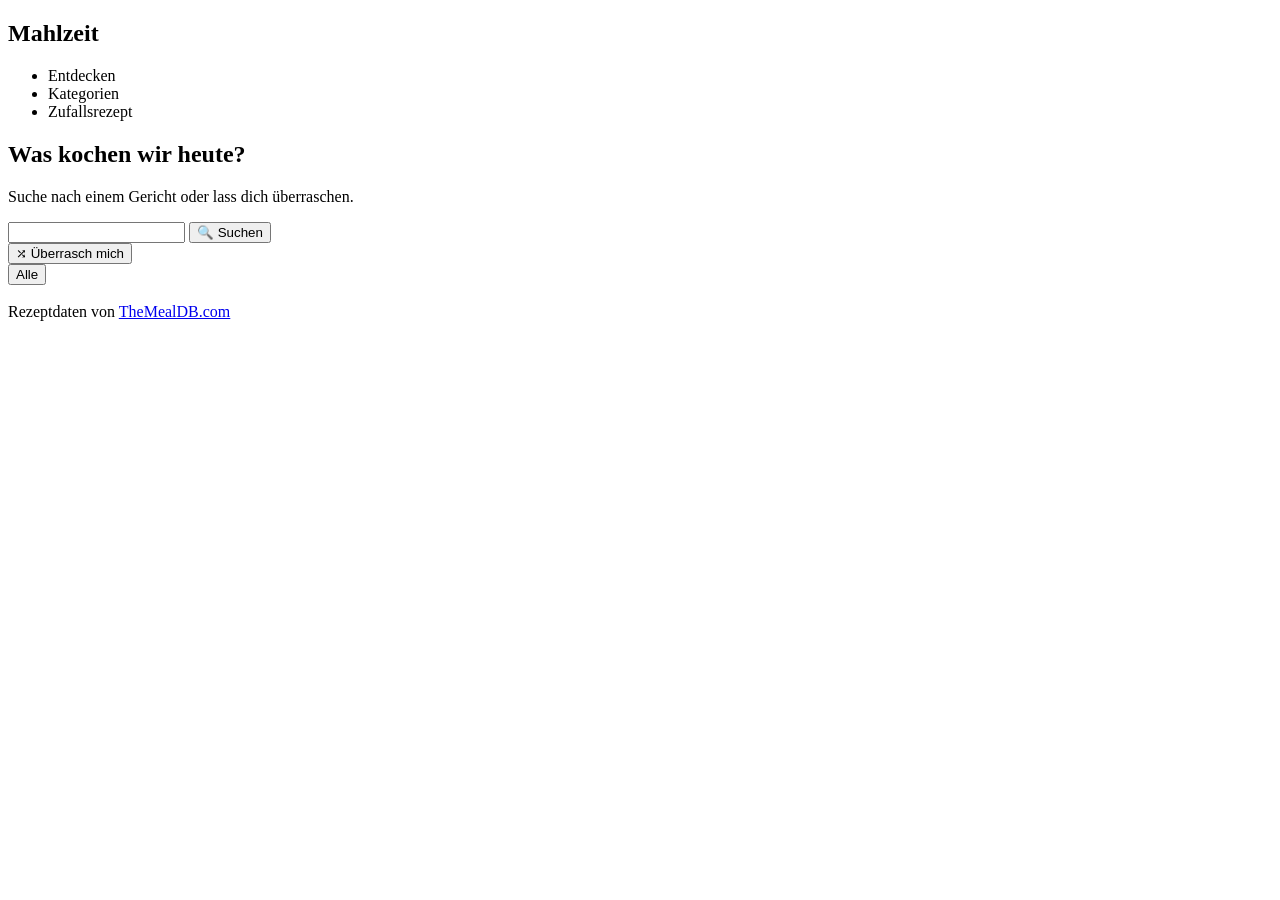
==== index.html @ 5baebc5f "Add index and docs" ====
<!doctype html>
<html lang="en">
    <head>
        <meta charset="UTF-8" />
        <meta name="viewport" content="width=device-width, initial-scale=1.0" />
        <title>Mahlzeit</title>
        <link rel="stylesheet" href="assets/css/style.css" />
        <script src="assets/js/main.js" defer></script>
    </head>
    <body>
        <header>
            <nav class="top-nav-nav">
                <h1 class="top-nav-logo">Mahlzeit</h1>
                <ul class="top-nav-ul">
                    <li class="top-nav-li">Entdecken</li>
                    <li class="top-nav-li">Kategorien</li>
                    <li class="top-nav-li">Zufallsrezept</li>
                </ul>
            </nav>
        </header>

        <main class="homepage-main">
            <section class="intro-section">
                <h2 class="main-title">Was kochen wir heute?</h2>
                <p class="small-text">
                    Suche nach einem Gericht oder lass dich überraschen.
                </p>
            </section>
            <section class="search-section">
                <form action="" class="search-form">
                    <input type="search" class="search-input" />
                    <button class="search-btn" id="search-btn">
                        🔍 Suchen
                    </button>
                </form>
                <button class="surprise-btn" id="surprise-btn">
                    ⤮ Überrasch mich
                </button>
            </section>
            <section class="categories-section">
                <button class="category-btn" id="category-type">Alle</button>
            </section>
            <section class="recipes-section">
                <div class="recipes-card" id="recipes-card">
                    <div class="recipe-card-pic" id="recipe-card-pic"></div>
                    <div class="recipe-card-content" id="recipe-card-content">
                        <div
                            class="recipe-card-categories"
                            id="recipe-card-categories"
                        >
                            <span
                                class="recipe-card-category"
                                id="recipe-card-category"
                            ></span>
                        </div>
                        <h3
                            class="recipe-card-title"
                            id="recipe-card-title"
                        ></h3>
                        <a
                            href="#"
                            class="recipe-card-link"
                            id="recipe-card-link"
                        ></a>
                    </div>
                </div>
            </section>
        </main>
        <footer>
            <p class="footer-content">
                Rezeptdaten von
                <a href="https://themealdb.com" class="footer-link"
                    >TheMealDB.com</a
                >
            </p>
        </footer>
    </body>
</html>
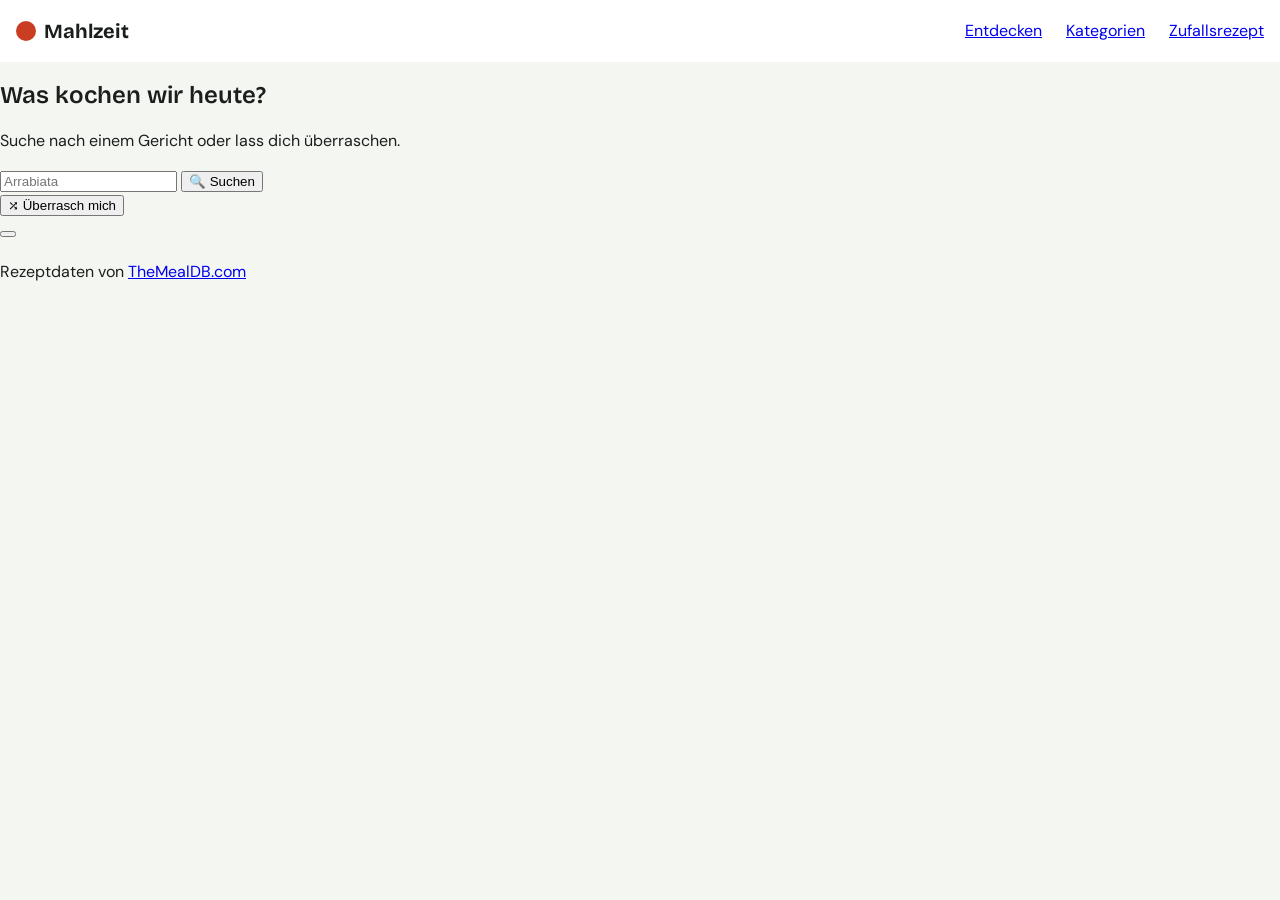
==== commit fc301b7d: "Update html and add some styles and fonts" ====
--- a/index.html
+++ b/index.html
@@ -1,5 +1,5 @@
 <!doctype html>
-<html lang="en">
+<html lang="de">
     <head>
         <meta charset="UTF-8" />
         <meta name="viewport" content="width=device-width, initial-scale=1.0" />
@@ -10,60 +10,60 @@
     <body>
         <header>
             <nav class="top-nav-nav">
-                <h1 class="top-nav-logo">Mahlzeit</h1>
+                <a href="index.html" class="top-nav-logo">Mahlzeit</a>
                 <ul class="top-nav-ul">
-                    <li class="top-nav-li">Entdecken</li>
-                    <li class="top-nav-li">Kategorien</li>
-                    <li class="top-nav-li">Zufallsrezept</li>
+                    <li class="top-nav-li">
+                        <a href="#" class="top-nav-a">Entdecken</a>
+                    </li>
+                    <li class="top-nav-li">
+                        <a href="#" class="top-nav-a">Kategorien</a>
+                    </li>
+                    <li class="top-nav-li">
+                        <a href="#" class="top-nav-a">Zufallsrezept</a>
+                    </li>
                 </ul>
             </nav>
         </header>
 
         <main class="homepage-main">
             <section class="intro-section">
-                <h2 class="main-title">Was kochen wir heute?</h2>
+                <h1 class="main-title">Was kochen wir heute?</h1>
                 <p class="small-text">
                     Suche nach einem Gericht oder lass dich überraschen.
                 </p>
             </section>
             <section class="search-section">
                 <form action="" class="search-form">
-                    <input type="search" class="search-input" />
+                    <input
+                        type="search"
+                        class="search-input"
+                        placeholder="Arrabiata"
+                        aria-label="Gericht suchen"
+                    />
                     <button class="search-btn" id="search-btn">
                         🔍 Suchen
                     </button>
                 </form>
-                <button class="surprise-btn" id="surprise-btn">
+                <button class="surprise-btn" id="surprise-btn" type="button">
                     ⤮ Überrasch mich
                 </button>
             </section>
             <section class="categories-section">
-                <button class="category-btn" id="category-type">Alle</button>
+                <button class="category-btn"></button>
             </section>
             <section class="recipes-section">
-                <div class="recipes-card" id="recipes-card">
-                    <div class="recipe-card-pic" id="recipe-card-pic"></div>
-                    <div class="recipe-card-content" id="recipe-card-content">
-                        <div
-                            class="recipe-card-categories"
-                            id="recipe-card-categories"
-                        >
-                            <span
-                                class="recipe-card-category"
-                                id="recipe-card-category"
-                            ></span>
+                <article class="recipes-card">
+                    <div class="recipe-card-img-div">
+                        <img alt="" class="recipe-card-img" />
+                    </div>
+                    <div class="recipe-card-content">
+                        <div class="recipe-card-categories">
+                            <span class="recipe-card-category"></span>
                         </div>
-                        <h3
-                            class="recipe-card-title"
-                            id="recipe-card-title"
-                        ></h3>
-                        <a
-                            href="#"
-                            class="recipe-card-link"
-                            id="recipe-card-link"
-                        ></a>
+                        <h3 class="recipe-card-title"></h3>
+                        <a href="#" class="recipe-card-link"></a>
                     </div>
-                </div>
+                </article>
             </section>
         </main>
         <footer>
--- a/assets/css/style.css
+++ b/assets/css/style.css
@@ -0,0 +1,95 @@
+@font-face {
+    font-family: "DM Sans";
+    src: url("../fonts/dm-sans-v17-latin-700.woff2") format("woff2");
+    font-weight: 700;
+    font-display: swap;
+}
+@font-face {
+    font-family: "DM Sans";
+    src: url("../fonts/dm-sans-v17-latin-regular.woff2") format("woff2");
+    font-weight: 400;
+    font-display: swap;
+}
+@font-face {
+    font-family: "Bricolage Grotesque";
+    src: url("../fonts/bricolage-grotesque-v9-latin-600.woff2") format("woff2");
+    font-weight: 600;
+    font-display: swap;
+}
+@font-face {
+    font-family: "Bricolage Grotesque";
+    src: url("../fonts/bricolage-grotesque-v9-latin-700.woff2") format("woff2");
+    font-weight: 700;
+    font-display: swap;
+}
+
+:root {
+    --red: #c93e22;
+    --green: #1f4a3a;
+    --bg: #f4f6f2;
+    --card: #fff;
+    --text: #1a1f1c;
+}
+
+*,
+*::before,
+*::after {
+    box-sizing: border-box;
+}
+
+body {
+    margin: 0;
+    background: var(--bg);
+    color: var(--text);
+    font-family: "DM Sans", sans-serif;
+    line-height: 1.5;
+}
+
+h1,
+h2,
+h3 {
+    font-family: "Bricolage Grotesque", sans-serif;
+    font-weight: 600;
+    line-height: 1.15;
+}
+
+img {
+    max-width: 100%;
+    display: block;
+}
+
+.top-nav-nav {
+    display: flex;
+    justify-content: space-between;
+    align-items: center;
+    padding: 1rem;
+    background: var(--card);
+}
+
+.top-nav-ul {
+    display: flex;
+    gap: 1.5rem;
+    list-style: none;
+    margin: 0;
+    padding: 0;
+}
+
+.top-nav-logo {
+    display: flex;
+    align-items: center;
+    gap: 0.5rem;
+    font-family: "Bricolage Grotesque", sans-serif;
+    font-weight: 700;
+    font-size: 1.25rem;
+    color: var(--text);
+    text-decoration: none;
+}
+
+.top-nav-logo::before {
+    content: "";
+    width: 1.25rem;
+    height: 1.25rem;
+    border-radius: 50%;
+    background: var(--red);
+}
+
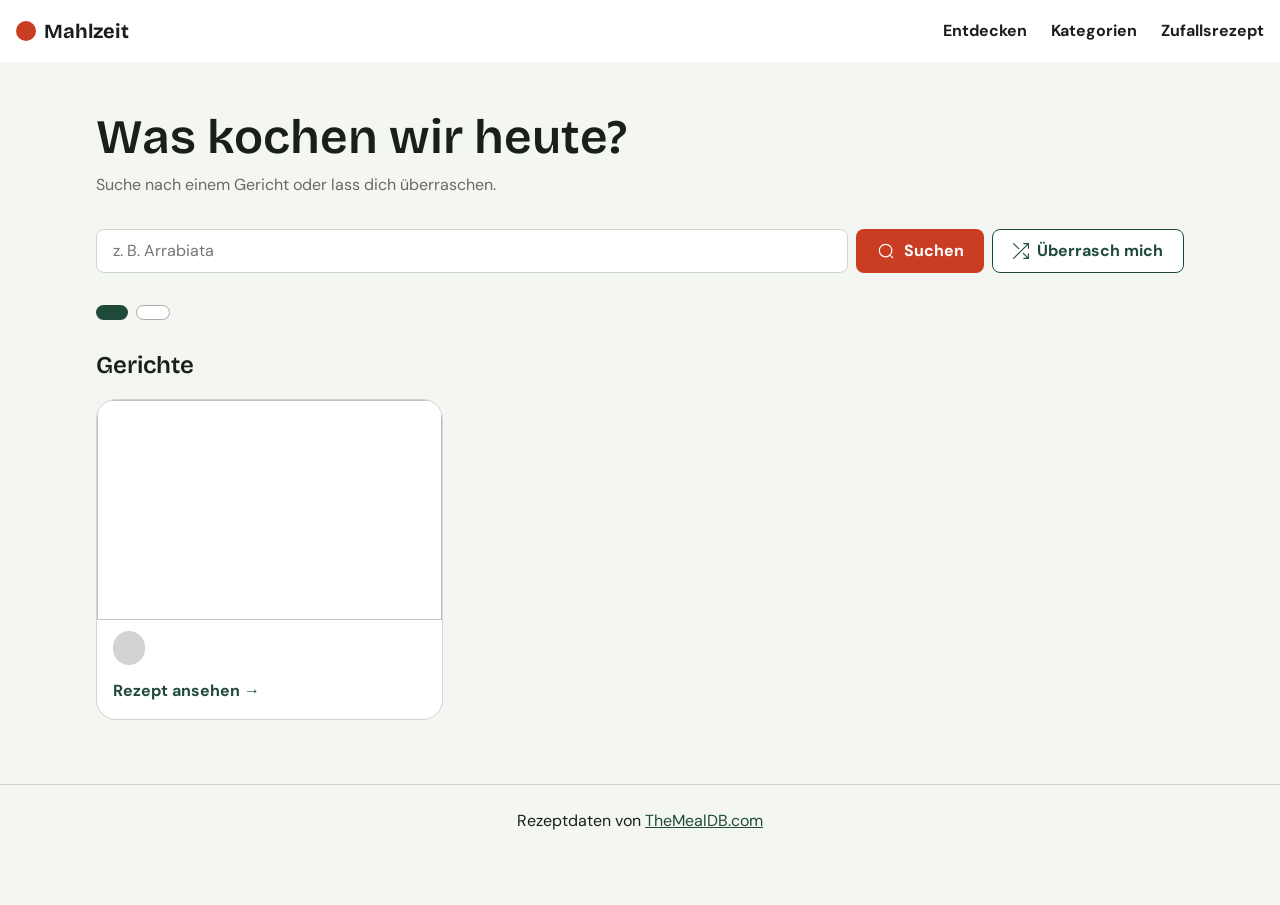
==== commit 0793548e: "Update html and add css" ====
--- a/index.html
+++ b/index.html
@@ -37,20 +37,49 @@
                     <input
                         type="search"
                         class="search-input"
-                        placeholder="Arrabiata"
+                        placeholder="z. B. Arrabiata"
                         aria-label="Gericht suchen"
                     />
                     <button class="search-btn" id="search-btn">
-                        🔍 Suchen
+                        <svg
+                            class="search-icon"
+                            viewBox="0 0 24 24"
+                            xmlns="http://www.w3.org/2000/svg"
+                        >
+                            <path
+                                fill="none"
+                                stroke="currentColor"
+                                stroke-linecap="round"
+                                stroke-linejoin="round"
+                                stroke-width="1.5"
+                                d="M19 11.5a7.5 7.5 0 1 1-15 0a7.5 7.5 0 0 1 15 0m-2.107 5.42l3.08 3.08"
+                            />
+                        </svg>
+                        Suchen
                     </button>
                 </form>
                 <button class="surprise-btn" id="surprise-btn" type="button">
-                    ⤮ Überrasch mich
+                    <svg
+                        class="surprise-icon"
+                        viewBox="0 0 14 14"
+                        xmlns="http://www.w3.org/2000/svg"
+                    >
+                        <path
+                            fill="none"
+                            stroke="currentColor"
+                            stroke-linecap="round"
+                            stroke-linejoin="round"
+                            d="m.5 13.5l13-13m-4 0h4v4M9 9l4.5 4.5m-4 0h4v-4M5 5L.5.5"
+                        />
+                    </svg>
+                    Überrasch mich
                 </button>
             </section>
             <section class="categories-section">
                 <button class="category-btn"></button>
+                <button class="category-btn category-btn-inactive"></button>
             </section>
+            <h2>Gerichte</h2>
             <section class="recipes-section">
                 <article class="recipes-card">
                     <div class="recipe-card-img-div">
@@ -61,7 +90,7 @@
                             <span class="recipe-card-category"></span>
                         </div>
                         <h3 class="recipe-card-title"></h3>
-                        <a href="#" class="recipe-card-link"></a>
+                        <a href="" class="recipe-card-link">Rezept ansehen →</a>
                     </div>
                 </article>
             </section>
@@ -69,7 +98,10 @@
         <footer>
             <p class="footer-content">
                 Rezeptdaten von
-                <a href="https://themealdb.com" class="footer-link"
+                <a
+                    href="https://themealdb.com"
+                    target="_blank"
+                    class="footer-link"
                     >TheMealDB.com</a
                 >
             </p>
--- a/assets/css/style.css
+++ b/assets/css/style.css
@@ -93,3 +93,201 @@
     background: var(--red);
 }
 
+.top-nav-a {
+    color: var(--text);
+    text-decoration: none;
+    font-weight: 700;
+}
+
+.top-nav-a:hover {
+    text-decoration: underline;
+}
+
+.homepage-main {
+    max-width: 70rem;
+    margin: 0 auto;
+    padding: 1rem;
+}
+
+.intro-section {
+    padding: 2rem 0;
+}
+
+.main-title {
+    font-size: 3rem;
+    margin: 0 0 0.5rem;
+}
+
+.small-text {
+    margin: 0;
+    color: dimgray;
+}
+
+.search-section {
+    display: flex;
+    gap: 0.5rem;
+    flex-direction: column;
+}
+
+.search-form {
+    display: flex;
+    flex-direction: column;
+    gap: 0.5rem;
+    min-width: 0;
+}
+
+.search-input {
+    flex: 1;
+    min-height: 44px;
+    min-width: 0;
+    padding: 0 1rem;
+    border: 1px solid #cfd6d0;
+    border-radius: 8px;
+    color: var(--text);
+    font: inherit;
+}
+
+.search-btn,
+.surprise-btn {
+    display: inline-flex;
+    align-items: center;
+    justify-content: center;
+    gap: 0.5rem;
+    min-height: 44px;
+    padding: 0 1.25rem;
+    border: none;
+    border-radius: 8px;
+    color: #fff;
+    font: inherit;
+    font-weight: 700;
+    cursor: pointer;
+}
+
+.search-btn {
+    background: var(--red);
+}
+
+.search-icon {
+    width: 20px;
+    height: 20px;
+    flex-shrink: 0;
+}
+
+.surprise-icon {
+    width: 16px;
+    height: 16px;
+    flex-shrink: 0;
+}
+
+.surprise-btn {
+    background: var(--card);
+    color: var(--green);
+    border: 1px solid var(--green);
+}
+
+.categories-section {
+    display: flex;
+    gap: 0.5rem;
+    margin: 2rem 0;
+    flex-wrap: wrap;
+}
+
+.category-btn {
+    background: var(--green);
+    color: var(--card);
+    border: none;
+    padding: 0.4rem 1rem;
+    border-radius: 20px;
+    font: inherit;
+    cursor: pointer;
+}
+
+.category-btn-inactive {
+    background: var(--card);
+    color: var(--text);
+    border: 1px solid darkgray;
+}
+
+.recipes-card {
+    display: flex;
+    flex-direction: column;
+    background: var(--card);
+    font: inherit;
+    color: var(--text);
+    border-radius: 20px;
+    overflow: clip;
+    border: 1px solid lightgray;
+}
+
+.recipe-card-img {
+    width: 100%;
+    height: 220px;
+    object-fit: cover;
+}
+
+.recipe-card-content {
+    padding: 1rem;
+}
+
+.recipe-card-link {
+    color: var(--green);
+    text-decoration: none;
+    font-weight: 700;
+}
+
+.recipe-card-link:hover {
+    text-decoration: underline;
+}
+
+.recipe-card-category {
+    background: lightgray;
+    color: var(--text);
+    border: none;
+    padding: 0.4rem 1rem;
+    border-radius: 20px;
+    font: inherit;
+    margin: 0 0.6rem 0 0;
+}
+
+.recipes-section {
+    display: grid;
+    grid-template-columns: 1fr;
+    gap: 1.5rem;
+}
+
+@media (min-width: 600px) {
+    .recipes-section {
+        grid-template-columns: repeat(2, 1fr);
+    }
+}
+
+@media (min-width: 700px) {
+    .search-section {
+        flex-direction: row;
+    }
+    .search-form {
+        flex-direction: row;
+        flex: 1;
+    }
+    .search-input {
+        flex: 1;
+    }
+}
+
+@media (min-width: 900px) {
+    .recipes-section {
+        grid-template-columns: repeat(3, 1fr);
+    }
+}
+
+footer {
+    text-align: center;
+    border-top: 1px solid lightgray;
+    margin: 3rem 0;
+    font: inherit;
+    padding: 0.5rem 0;
+}
+
+.footer-link {
+    color: var(--green);
+}
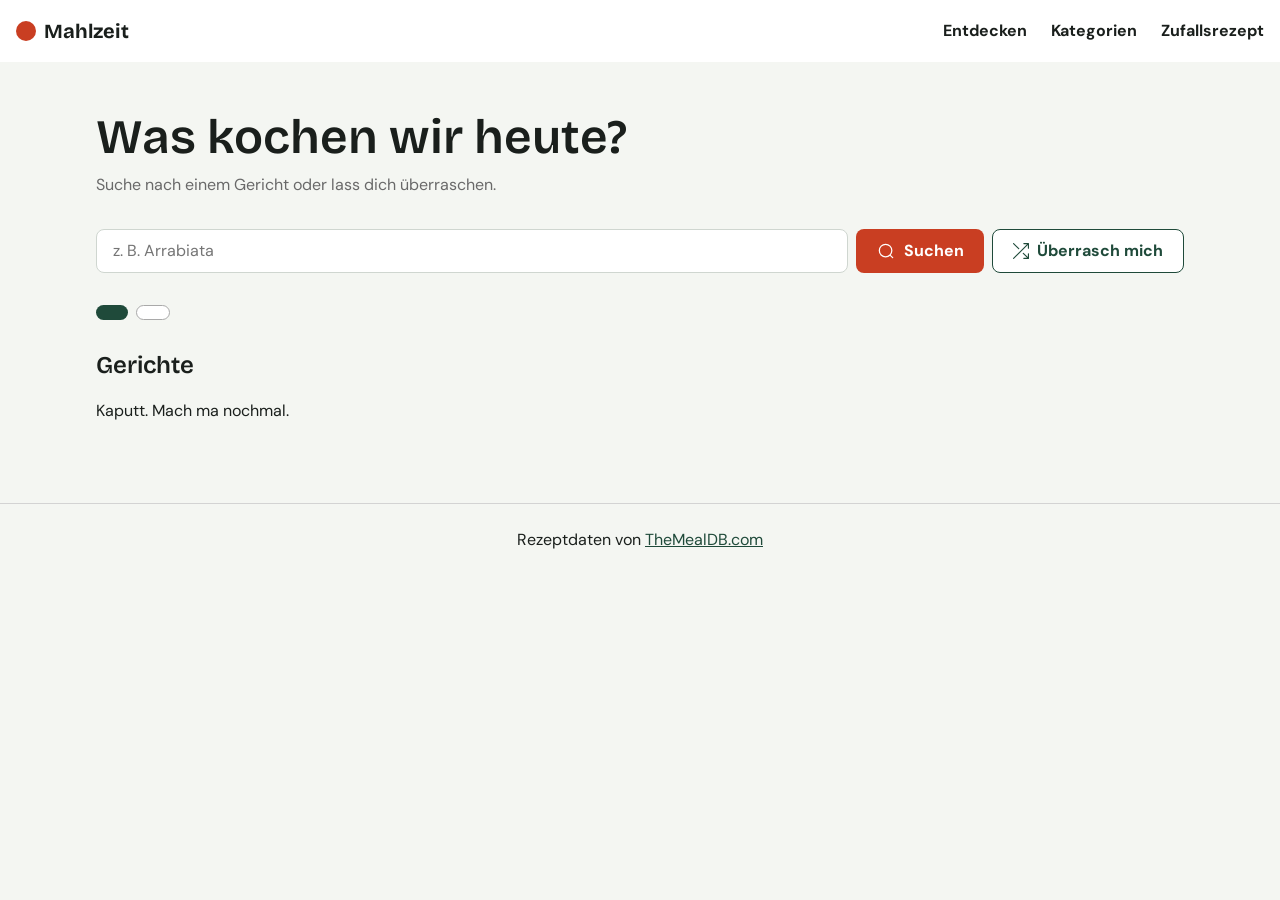
==== commit 76d8843c: "Add search function and error handling" ====
--- a/index.html
+++ b/index.html
@@ -5,6 +5,7 @@
         <meta name="viewport" content="width=device-width, initial-scale=1.0" />
         <title>Mahlzeit</title>
         <link rel="stylesheet" href="assets/css/style.css" />
+        <script src="assets/js/api.js" defer></script>
         <script src="assets/js/main.js" defer></script>
     </head>
     <body>
@@ -33,12 +34,13 @@
                 </p>
             </section>
             <section class="search-section">
-                <form action="" class="search-form">
+                <form action="" class="search-form" id="search-form">
                     <input
                         type="search"
                         class="search-input"
                         placeholder="z. B. Arrabiata"
                         aria-label="Gericht suchen"
+                        id="search-input"
                     />
                     <button class="search-btn" id="search-btn">
                         <svg
@@ -80,20 +82,8 @@
                 <button class="category-btn category-btn-inactive"></button>
             </section>
             <h2>Gerichte</h2>
-            <section class="recipes-section">
-                <article class="recipes-card">
-                    <div class="recipe-card-img-div">
-                        <img alt="" class="recipe-card-img" />
-                    </div>
-                    <div class="recipe-card-content">
-                        <div class="recipe-card-categories">
-                            <span class="recipe-card-category"></span>
-                        </div>
-                        <h3 class="recipe-card-title"></h3>
-                        <a href="" class="recipe-card-link">Rezept ansehen →</a>
-                    </div>
-                </article>
-            </section>
+            <p id="message"></p>
+            <section class="recipes-section" id="recipes"></section>
         </main>
         <footer>
             <p class="footer-content">
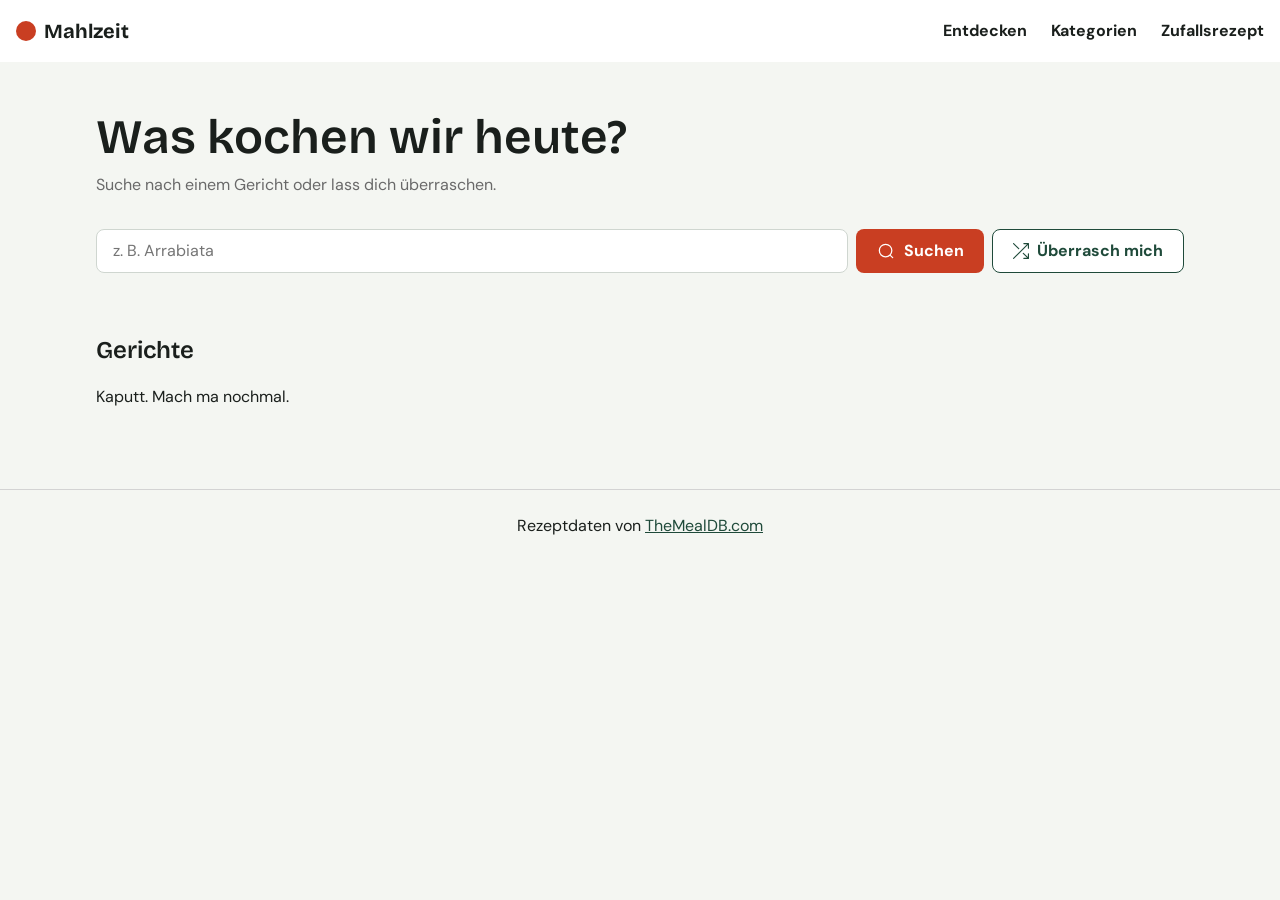
==== commit fa7a1700: "Add categories" ====
--- a/index.html
+++ b/index.html
@@ -77,9 +77,7 @@
                     Überrasch mich
                 </button>
             </section>
-            <section class="categories-section">
-                <button class="category-btn"></button>
-                <button class="category-btn category-btn-inactive"></button>
+            <section class="categories-section" id="categories">
             </section>
             <h2>Gerichte</h2>
             <p id="message"></p>
